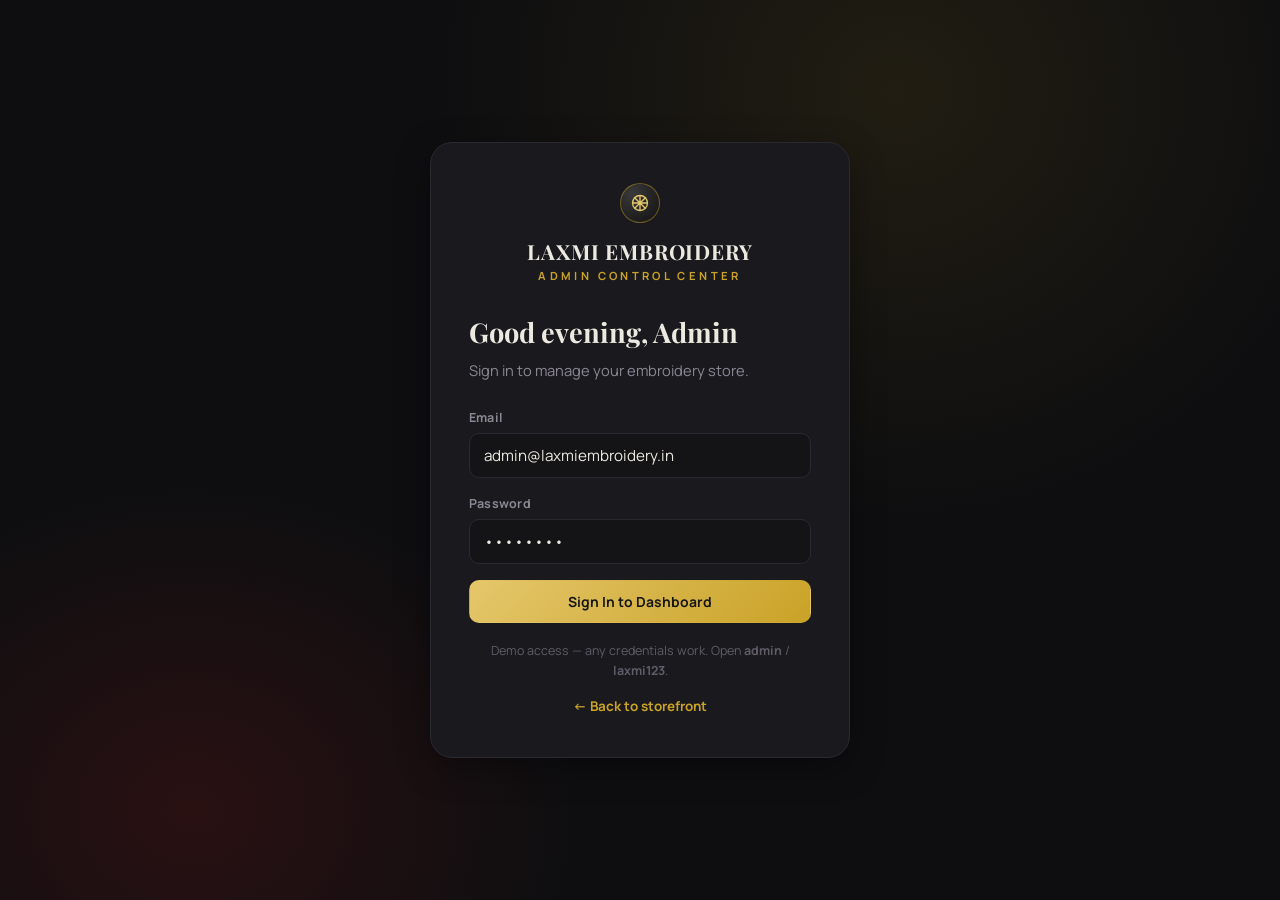
==== admin.html @ 92add5aa "LAXMI EMBROIDERY - Premium Machine Embroidery Marketplace" ====
<!DOCTYPE html>
<html lang="en">
<head>
<meta charset="UTF-8">
<meta name="viewport" content="width=device-width, initial-scale=1.0">
<title>LAXMI EMBROIDERY — Admin Control Center</title>
<meta name="robots" content="noindex">
<link rel="preconnect" href="https://fonts.googleapis.com">
<link rel="preconnect" href="https://fonts.gstatic.com" crossorigin>
<link href="https://fonts.googleapis.com/css2?family=Playfair+Display:ital,wght@0,400;0,600;0,700;1,400&family=Manrope:wght@400;500;600;700;800&display=swap" rel="stylesheet">
<link rel="stylesheet" href="admin.css">
<link rel="icon" href="data:image/svg+xml,%3Csvg xmlns='http://www.w3.org/2000/svg' viewBox='0 0 100 100'%3E%3Ccircle cx='50' cy='50' r='46' fill='%230e0e0f' stroke='%23c9a227' stroke-width='4'/%3E%3Ctext x='50' y='62' font-size='40' text-anchor='middle' fill='%23e5c76b' font-family='Georgia'%3EL%3C/text%3E%3C/svg%3E">
</head>
<body>
  <!-- LOGIN SCREEN -->
  <div id="loginScreen" class="login-screen hidden">
    <div class="login-card">
      <div class="login-logo">
        <span class="lg-brand">
          <svg viewBox="0 0 24 24" fill="none" stroke="#e5c76b" stroke-width="1.6"><circle cx="12" cy="12" r="9"/><path d="M12 3v18M3 12h18M5 5l14 14M19 5L5 19"/></svg>
        </span>
        <b>LAXMI EMBROIDERY</b><small>Admin Control Center</small>
      </div>
      <h1>Good evening, Admin</h1>
      <p class="log-sub">Sign in to manage your embroidery store.</p>
      <form id="loginForm">
        <div class="field"><label>Email</label><input type="email" value="admin@laxmiembroidery.in" required></div>
        <div class="field"><label>Password</label><input type="password" value="laxmi123" required></div>
        <button class="btn btn-gold btn-block" type="submit">Sign In to Dashboard</button>
      </form>
      <div class="log-note">Demo access — any credentials work. Open <b>admin</b> / <b>laxmi123</b>.</div>
      <a class="log-back" href="index.html">← Back to storefront</a>
    </div>
  </div>

  <!-- SHELL -->
  <div id="shell" class="shell hidden">
    <aside class="sidebar" id="sidebar">
      <div class="side-brand">
        <span class="lg-brand"><svg viewBox="0 0 24 24" fill="none" stroke="#e5c76b" stroke-width="1.6"><circle cx="12" cy="12" r="9"/><path d="M12 3v18M3 12h18M5 5l14 14M19 5L5 19"/></svg></span>
        <div><b>LAXMI EMBROIDERY</b><small>Admin</small></div>
      </div>
      <nav class="side-nav" id="sideNav">
        <a href="#/admin" data-nav="dashboard">Dashboard</a>
        <a href="#/admin/products" data-nav="products">Products</a>
        <a href="#/admin/products/new" data-nav="new">New Product</a>
        <a href="#/admin/orders" data-nav="orders">Orders</a>
        <a href="#/admin/customers" data-nav="customers">Customers</a>
        <a href="#/admin/categories" data-nav="categories">Categories</a>
        <a href="#/admin/collections" data-nav="collections">Collections</a>
        <a href="#/admin/coupons" data-nav="coupons">Coupons</a>
        <a href="#/admin/analytics" data-nav="analytics">Analytics</a>
        <a href="#/admin/media" data-nav="media">Media</a>
        <a href="#/admin/settings" data-nav="settings">Settings</a>
      </nav>
      <div class="side-foot">
        <a class="btn btn-outline btn-sm btn-block" href="../store/index.html" target="_blank" rel="noopener">View Storefront ↗</a>
        <button class="btn btn-ghost btn-sm btn-block" id="logoutBtn">Sign Out</button>
      </div>
    </aside>
    <div class="main">
      <header class="top">
        <button class="burger" id="burger"><span></span><span></span><span></span></button>
        <div>
          <div class="top-h">Good evening, Admin</div>
          <div class="top-s" id="topSubtitle">Here's what's happening with your embroidery store.</div>
        </div>
        <div class="top-right">
          <span class="brand-contact-admin" style="display:flex;align-items:center;gap:10px;margin-right:16px;padding-right:16px;border-right:1px solid var(--line);font-size:.76rem;color:var(--muted);font-weight:600">
            <svg viewBox="0 0 24 24" fill="none" stroke="currentColor" stroke-width="1.8" width="16" height="16" style="color:var(--gold)"><path d="M22 16.92v3a2 2 0 0 1-2.18 2 19.79 19.79 0 0 1-8.63-3.07 19.5 19.5 0 0 1-6-6 19.79 19.79 0 0 1-3.07-8.67A2 2 0 0 1 4.11 2h3a2 2 0 0 1 2 1.72 12.84 12.84 0 0 0 .7 2.81 2 2 0 0 1-.45 2.11L8.09 9.91a16 16 0 0 0 6 6l1.27-1.27a2 2 0 0 1 2.11-.45 12.84 12.84 0 0 0 2.81.7A2 2 0 0 1 22 16.92z"/></svg>
            <span style="color:var(--gold-hi)">+91 98654 14464</span>
          </span>
          <span class="live-pill"><i></i> LIVE</span>
          <div class="avatar">A</div>
        </div>
      </header>
      <main id="app" class="content"></main>
    </div>
  </div>

  <div class="toast-wrap" id="toastWrap"></div>
  <div class="modal-back" id="modalBack"><div class="modal" id="modalBox"></div></div>

  <script src="qrcode.js"></script>
<script src="artwork.js"></script>
<script src="admin.js"></script>
</body>
</html>
---- admin.css ----
/* =====================================================================
   LAXMI EMBROIDERY — ADMIN CONTROL CENTER
   Dark premium SaaS interface
   ===================================================================== */
:root {
  --bg: #0e0e10;
  --bg-2: #141417;
  --panel: #1a1a1e;
  --panel-2: #1f1f24;
  --line: #292930;
  --line-soft: #232329;
  --text: #ece9e0;
  --muted: #8b8795;
  --dim: #5f5b68;
  --gold: #c9a227;
  --gold-hi: #e5c76b;
  --gold-soft: rgba(201, 162, 39, .1);
  --maroon: #a32727;
  --green: #3f8c6a;
  --blue: #5a6eb4;
  --red: #c25454;
  --serif: 'Playfair Display', Georgia, serif;
  --sans: 'Manrope', Inter, 'Segoe UI', sans-serif;
  --shadow: 0 10px 34px rgba(0, 0, 0, .35);
  --ease: cubic-bezier(.22, .61, .36, 1);
}
* { box-sizing: border-box; margin: 0; padding: 0; }
html, body { height: 100%; }
body { font-family: var(--sans); background: var(--bg); color: var(--text); line-height: 1.55; -webkit-font-smoothing: antialiased; }
a { color: inherit; text-decoration: none; }
button { font-family: inherit; cursor: pointer; border: none; background: none; color: inherit; }
input, select, textarea { font-family: inherit; font-size: .95rem; color: var(--text); }
svg { display: block; }
::-webkit-scrollbar { width: 10px; height: 10px; }
::-webkit-scrollbar-thumb { background: #2c2c33; border-radius: 8px; }
::-webkit-scrollbar-track { background: transparent; }
::selection { background: var(--gold); color: #111; }

/* ---------- Login ---------- */
.login-screen { position: fixed; inset: 0; display: grid; place-items: center; padding: 20px;
  background: radial-gradient(60% 80% at 70% 10%, rgba(201,162,39,.1), transparent 60%), radial-gradient(50% 60% at 15% 90%, rgba(139,26,26,.22), transparent 60%), var(--bg);
  z-index: 40;
}
.login-card { width: min(420px, 100%); background: var(--panel); border: 1px solid var(--line); border-radius: 22px; padding: 40px 38px; box-shadow: var(--shadow); }
.login-logo { display: flex; flex-direction: column; align-items: center; margin-bottom: 26px; text-align: center; }
.login-logo b { font-family: var(--serif); font-size: 1.3rem; letter-spacing: .04em; margin-top: 12px; }
.login-logo small { color: var(--gold); font-size: .7rem; letter-spacing: .3em; text-transform: uppercase; font-weight: 700; }
.login-card h1 { font-family: var(--serif); font-size: 1.7rem; margin-bottom: 6px; }
.log-sub { color: var(--muted); font-size: .92rem; margin-bottom: 26px; }
.log-note { text-align: center; font-size: .78rem; color: var(--dim); margin-top: 18px; }
.log-back { display: block; text-align: center; margin-top: 16px; color: var(--gold); font-size: .84rem; font-weight: 700; }
.log-back:hover { color: var(--gold-hi); }

/* ---------- Shell ---------- */
.shell { display: grid; grid-template-columns: 248px 1fr; min-height: 100vh; }
.sidebar { background: var(--bg-2); border-right: 1px solid var(--line); display: flex; flex-direction: column; position: fixed; inset: 0 auto 0 0; width: 248px; z-index: 20; }
.side-brand { display: flex; align-items: center; gap: 12px; padding: 22px 20px; border-bottom: 1px solid var(--line); }
.lg-brand { width: 40px; height: 40px; border-radius: 50%; flex: none; background: radial-gradient(circle at 30% 25%, #3a3a3a, #101012); display: grid; place-items: center; border: 1px solid rgba(201,162,39,.45); }
.lg-brand svg { width: 20px; height: 20px; }
.side-brand b { font-family: var(--serif); font-size: 1rem; line-height: 1.1; display: block; }
.side-brand small { color: var(--gold); letter-spacing: .24em; font-size: .6rem; text-transform: uppercase; font-weight: 800; }
.side-nav { flex: 1; overflow-y: auto; padding: 14px 12px; display: grid; gap: 3px; align-content: start; }
.side-nav a { display: flex; align-items: center; gap: 12px; padding: 11px 14px; border-radius: 10px; font-size: .9rem; font-weight: 600; color: var(--muted); transition: all .22s var(--ease); position: relative; }
.side-nav a::before { content: ""; position: absolute; left: -12px; top: 20%; bottom: 20%; width: 3px; border-radius: 4px; background: var(--gold); transform: scaleY(0); transition: transform .25s var(--ease); }
.side-nav a:hover { background: var(--panel-2); color: var(--text); }
.side-nav a.active { background: var(--gold-soft); color: var(--gold-hi); }
.side-nav a.active::before { transform: scaleY(1); }
.side-nav svg { width: 18px; height: 18px; flex: none; }
.side-foot { padding: 14px 12px; border-top: 1px solid var(--line); display: grid; gap: 8px; }

.main { grid-column: 2; min-width: 0; }
.top { display: flex; align-items: center; gap: 16px; padding: 18px 30px; border-bottom: 1px solid var(--line); background: rgba(14,14,16,.8); backdrop-filter: blur(12px); position: sticky; top: 0; z-index: 15; }
.top-h { font-family: var(--serif); font-size: 1.15rem; font-weight: 600; }
.top-s { font-size: .8rem; color: var(--muted); }
.top-right { margin-left: auto; display: flex; align-items: center; gap: 14px; }
.live-pill { display: inline-flex; align-items: center; gap: 7px; font-size: .72rem; font-weight: 800; letter-spacing: .1em; color: var(--green); border: 1px solid rgba(63,140,106,.4); border-radius: 999px; padding: 5px 12px; }
.live-pill i { width: 7px; height: 7px; border-radius: 50%; background: var(--green); animation: pulse 1.6s infinite; }
@keyframes pulse { 0%,100%{ opacity: 1; } 50%{ opacity: .3; } }
.avatar { width: 38px; height: 38px; border-radius: 50%; background: linear-gradient(135deg, #3a3a3a, #18181b); border: 1px solid rgba(201,162,39,.4); display: grid; place-items: center; font-family: var(--serif); font-weight: 700; color: var(--gold-hi); }
.burger { display: none; flex-direction: column; gap: 4px; }
.burger span { width: 20px; height: 2px; background: var(--text); border-radius: 2px; }
.content { padding: 30px; }

/* ---------- Buttons ---------- */
.btn { display: inline-flex; align-items: center; justify-content: center; gap: 9px; padding: 11px 20px; border-radius: 10px; font-weight: 700; font-size: .87rem; transition: all .22s var(--ease); border: 1px solid transparent; white-space: nowrap; }
.btn-gold { background: linear-gradient(135deg, var(--gold-hi), var(--gold)); color: #171717; }
.btn-gold:hover { transform: translateY(-1px); box-shadow: 0 8px 26px rgba(201,162,39,.3); }
.btn-dark { background: #ffffff10; border-color: var(--line); }
.btn-dark:hover { background: #ffffff18; }
.btn-outline { border-color: var(--gold); color: var(--gold-hi); background: transparent; }
.btn-outline:hover { background: var(--gold-soft); }
.btn-danger { background: rgba(194,84,84,.12); color: var(--red); border-color: rgba(194,84,84,.3); }
.btn-danger:hover { background: rgba(194,84,84,.2); }
.btn-sm { padding: 8px 14px; font-size: .78rem; border-radius: 8px; }
.btn-block { width: 100%; }
.btn-ic { padding: 8px; }
.btn svg { width: 15px; height: 15px; }
.toolbar { display: flex; align-items: center; gap: 12px; margin-bottom: 18px; flex-wrap: wrap; }
.toolbar .spacer { flex: 1; }
.search-in { position: relative; }
.search-in input { background: var(--panel); border: 1px solid var(--line); border-radius: 10px; padding: 10px 14px 10px 36px; width: 240px; outline: none; }
.search-in input:focus { border-color: var(--gold); }
.search-in svg { position: absolute; left: 11px; top: 50%; transform: translateY(-50%); width: 16px; height: 16px; color: var(--dim); }

/* ---------- Cards & stats ---------- */
.card { background: var(--panel); border: 1px solid var(--line); border-radius: 16px; padding: 22px; }
.card h3 { font-size: 1rem; margin-bottom: 16px; display: flex; align-items: center; justify-content: space-between; }
.card h3 .chip { font-size: .68rem; }
.stats-grid { display: grid; grid-template-columns: repeat(4, 1fr); gap: 16px; margin-bottom: 20px; }
.stat { background: var(--panel); border: 1px solid var(--line); border-radius: 16px; padding: 20px; position: relative; overflow: hidden; }
.stat::after { content: ""; position: absolute; right: -30px; top: -30px; width: 110px; height: 110px; border-radius: 50%; background: radial-gradient(circle, var(--gold-soft), transparent 70%); }
.stat .lbl { font-size: .76rem; color: var(--muted); letter-spacing: .08em; text-transform: uppercase; }
.stat .val { font-family: var(--serif); font-size: 1.7rem; font-weight: 700; margin: 6px 0 8px; }
.stat .delta { font-size: .78rem; font-weight: 700; display: inline-flex; align-items: center; gap: 5px; padding: 3px 9px; border-radius: 999px; }
.stat .delta.up { color: var(--green); background: rgba(63,140,106,.12); }
.stat .delta.dn { color: var(--red); background: rgba(194,84,84,.12); }
.stat .spark { position: absolute; right: 16px; bottom: 16px; opacity: .8; }

/* ---------- Charts ---------- */
.charts-grid { display: grid; grid-template-columns: 1.7fr 1fr; gap: 18px; margin-bottom: 20px; }
.chart-box { position: relative; height: 260px; }
.canvas-lg { width: 100%; height: 100%; }
.legend { display: flex; flex-wrap: wrap; gap: 14px; font-size: .76rem; color: var(--muted); }
.legend span { display: inline-flex; align-items: center; gap: 6px; }
.legend i { width: 9px; height: 9px; border-radius: 3px; display: inline-block; }
.range-tabs { display: inline-flex; background: var(--bg-2); border: 1px solid var(--line); border-radius: 9px; padding: 3px; gap: 2px; }
.range-tabs button { padding: 6px 12px; border-radius: 7px; font-size: .76rem; font-weight: 700; color: var(--muted); }
.range-tabs button.active { background: var(--gold-soft); color: var(--gold-hi); }

/* ---------- Tables ---------- */
.table-wrap { background: var(--panel); border: 1px solid var(--line); border-radius: 14px; overflow: hidden; }
table.tbl { width: 100%; border-collapse: collapse; font-size: .86rem; }
table.tbl th { text-align: left; font-size: .7rem; text-transform: uppercase; letter-spacing: .1em; color: var(--dim); font-weight: 700; padding: 13px 16px; border-bottom: 1px solid var(--line); background: var(--bg-2); }
table.tbl td { padding: 13px 16px; border-bottom: 1px solid var(--line-soft); vertical-align: middle; }
table.tbl tr:last-child td { border-bottom: none; }
table.tbl tr:hover td { background: #ffffff06; }
table.tbl td.shrink, table.tbl th.shrink { width: 1%; white-space: nowrap; }
.pill { display: inline-flex; align-items: center; gap: 6px; font-size: .7rem; font-weight: 800; letter-spacing: .05em; text-transform: uppercase; padding: 4px 11px; border-radius: 999px; }
.pill.green,.pill.paid,.pill.completed,.pill.done { background: rgba(63,140,106,.15); color: #5fbf96; }
.pill.gold,.pill.pending { background: rgba(201,162,39,.16); color: var(--gold-hi); }
.pill.red,.pill.failed,.pill.cancelled,.pill.refunded { background: rgba(194,84,84,.14); color: var(--red); }
.pill.blue,.pill.info { background: rgba(90,110,180,.16); color: #9dace0; }
.pill.gray,.pill.disabled { background: #ffffff12; color: var(--muted); }
.mini-thumb { width: 42px; height: 42px; border-radius: 9px; overflow: hidden; background: var(--bg-2); display: grid; place-items: center; flex: none; }
.mini-thumb svg { width: 78%; height: 78%; }

/* ---------- Forms ---------- */
.field { margin-bottom: 16px; }
.field label { display: block; font-size: .78rem; font-weight: 700; margin-bottom: 6px; color: var(--muted); letter-spacing: .02em; }
.field label b { color: var(--red); }
.field input, .field select, .field textarea { width: 100%; background: var(--bg-2); border: 1px solid var(--line); border-radius: 10px; padding: 11px 14px; outline: none; transition: border-color .2s, box-shadow .2s; }
.field input:focus, .field select:focus, .field textarea:focus { border-color: var(--gold); box-shadow: 0 0 0 3px var(--gold-soft); }
.field .hint { font-size: .74rem; color: var(--dim); margin-top: 5px; }
.grid2 { display: grid; grid-template-columns: 1fr 1fr; gap: 0 18px; }
.grid3 { display: grid; grid-template-columns: 1fr 1fr 1fr; gap: 0 16px; }
.grid4 { display: grid; grid-template-columns: repeat(4, 1fr); gap: 0 16px; }

/* ---------- Upload ---------- */
.drop { border: 1.5px dashed #383840; border-radius: 16px; padding: 44px 20px; text-align: center; transition: all .25s var(--ease); cursor: pointer; background: var(--bg-2); }
.drop:hover, .drop.over { border-color: var(--gold); background: var(--gold-soft); }
.drop .ic { width: 54px; height: 54px; margin: 0 auto 14px; border-radius: 50%; background: var(--gold-soft); display: grid; place-items: center; color: var(--gold-hi); }
.drop .ic svg { width: 26px; height: 26px; }
.drop b { font-size: 1.02rem; }
.drop p { color: var(--dim); font-size: .82rem; margin-top: 5px; }
.drop .fmts { display: flex; justify-content: center; gap: 6px; margin-top: 14px; flex-wrap: wrap; }
.drop .fmts i { font-style: normal; font-size: .68rem; font-weight: 800; border: 1px solid var(--line); border-radius: 6px; padding: 3px 7px; color: var(--muted); }

.file-list { display: grid; gap: 10px; margin-top: 16px; }
.file-row { display: flex; align-items: center; gap: 14px; background: var(--bg-2); border: 1px solid var(--line); border-radius: 12px; padding: 12px 14px; }
.file-row .fico { width: 40px; height: 40px; border-radius: 9px; background: var(--gold-soft); color: var(--gold-hi); display: grid; place-items: center; font-weight: 800; font-size: .68rem; flex: none; }
.file-row .fname { font-weight: 700; font-size: .88rem; }
.file-row .fmeta { font-size: .74rem; color: var(--dim); margin-top: 2px; }
.file-row .factions { margin-left: auto; display: flex; gap: 8px; align-items: center; }
.formats-toggle { display: flex; flex-wrap: wrap; gap: 8px; }
.fmt-chip { font-weight: 800; font-size: .76rem; padding: 8px 14px; border-radius: 9px; border: 1px solid var(--line); color: var(--muted); cursor: pointer; transition: all .2s; user-select: none; }
.fmt-chip.on { border-color: var(--gold); color: var(--gold-hi); background: var(--gold-soft); }

/* ---------- Layout helpers ---------- */
.section-t { font-family: var(--serif); font-size: 1.35rem; margin-bottom: 4px; }
.section-s { color: var(--muted); font-size: .88rem; margin-bottom: 20px; }
.stack { display: grid; gap: 18px; }
.grid-main-side { display: grid; grid-template-columns: 1.7fr 1fr; gap: 20px; align-items: start; }
.grid-side-main { display: grid; grid-template-columns: 1fr 1.7fr; gap: 20px; align-items: start; }
.design-box { background: var(--bg-2); border: 1px solid var(--line); border-radius: 14px; padding: 16px; }
.design-box h4 { font-size: .86rem; margin-bottom: 12px; color: var(--muted); text-transform: uppercase; letter-spacing: .12em; }
.preview-stages { display: grid; grid-template-columns: repeat(3, 1fr); gap: 12px; }
.pstage { position: relative; border-radius: 12px; overflow: hidden; border: 1px solid var(--line); background: var(--bg-2); aspect-ratio: 1; display: grid; place-items: center; transition: all .25s; cursor: pointer; }
.pstage svg { width: 84%; height: 84%; }
.pstage .pm { position: absolute; bottom: 6px; left: 6px; font-size: .62rem; font-weight: 800; background: rgba(0,0,0,.6); color: #cfc9ba; padding: 3px 8px; border-radius: 6px; }
.pstage.primary { border-color: var(--gold); box-shadow: 0 0 0 2px var(--gold-soft); }
.pstage.primary .pm { background: var(--gold); color: #171717; }

/* ---------- Toast ---------- */
.toast-wrap { position: fixed; bottom: 24px; right: 24px; z-index: 200; display: grid; gap: 10px; }
.toast { background: var(--panel-2); border: 1px solid rgba(201,162,39,.35); color: var(--text); border-radius: 12px; padding: 13px 18px; display: flex; align-items: center; gap: 11px; box-shadow: var(--shadow); font-size: .88rem; animation: tin .35s var(--ease); max-width: 340px; }
.toast .t-ic { width: 28px; height: 28px; border-radius: 50%; background: var(--gold-soft); color: var(--gold-hi); display: grid; place-items: center; flex: none; }
.toast .t-ic svg { width: 14px; height: 14px; }
.toast.out { animation: tout .3s var(--ease) forwards; }
@keyframes tin { from { opacity: 0; transform: translateY(14px); } }
@keyframes tout { to { opacity: 0; transform: translateY(8px); } }

/* ---------- Modal ---------- */
.modal-back { position: fixed; inset: 0; background: rgba(0,0,0,.6); backdrop-filter: blur(6px); z-index: 150; display: grid; place-items: center; padding: 20px; opacity: 0; pointer-events: none; transition: opacity .3s; }
.modal-back.open { opacity: 1; pointer-events: auto; }
.modal { background: var(--panel); border: 1px solid var(--line); border-radius: 18px; width: min(640px, 100%); max-height: 88vh; overflow: auto; padding: 28px; position: relative; transform: translateY(14px); transition: transform .3s var(--ease); }
.modal-back.open .modal { transform: none; }
.modal .m-title { font-family: var(--serif); font-size: 1.3rem; margin-bottom: 18px; }
.m-close { position: absolute; top: 14px; right: 14px; width: 32px; height: 32px; border-radius: 50%; border: 1px solid var(--line); display: grid; place-items: center; }
.m-close:hover { border-color: var(--red); color: var(--red); }

/* ---------- Empty ---------- */
.empty { text-align: center; padding: 60px 20px; color: var(--muted); }
.empty .art { width: 90px; height: 90px; margin: 0 auto 16px; opacity: .4; display: grid; place-items: center; border: 1px dashed var(--line); border-radius: 50%; }
.empty h3 { color: var(--text); font-family: var(--serif); margin-bottom: 6px; }
.empty p { font-size: .88rem; margin-bottom: 18px; }

/* ---------- Media grid ---------- */
.media-grid { display: grid; grid-template-columns: repeat(auto-fill, minmax(150px, 1fr)); gap: 14px; }
.media-item { position: relative; border-radius: 12px; overflow: hidden; border: 1px solid var(--line); background: var(--bg-2); aspect-ratio: 1; display: grid; place-items: center; }
.media-item svg { width: 80%; height: 80%; transition: transform .3s; }
.media-item:hover svg { transform: scale(1.06); }
.media-item .m-meta { position: absolute; bottom: 0; left: 0; right: 0; background: linear-gradient(transparent, rgba(0,0,0,.8)); padding: 16px 10px 8px; font-size: .7rem; }
.media-item .m-del { position: absolute; top: 8px; right: 8px; width: 26px; height: 26px; border-radius: 50%; background: rgba(0,0,0,.55); display: grid; place-items: center; color: #fff; opacity: 0; transition: opacity .2s; }
.media-item:hover .m-del { opacity: 1; }
.media-item .m-del:hover { background: var(--red); }

/* ---------- Coupons / misc ---------- */

/* ---------- Responsive ---------- */
@media (max-width: 1200px) { .stats-grid { grid-template-columns: repeat(2, 1fr); } }
@media (max-width: 960px) {
  .shell { grid-template-columns: 1fr; }
  .sidebar { transform: translateX(-100%); transition: transform .3s var(--ease); width: 260px; }
  .sidebar.open { transform: none; }
  .main { grid-column: 1; }
  .burger { display: flex; }
  .charts-grid, .grid-main-side, .grid-side-main { grid-template-columns: 1fr; }
  .grid4 { grid-template-columns: repeat(2, 1fr); }
}
@media (max-width: 640px) {
  .content { padding: 16px; }
  .stats-grid { grid-template-columns: 1fr 1fr; gap: 12px; }
  .grid2, .grid3 { grid-template-columns: 1fr; }
  .preview-stages { grid-template-columns: 1fr 1fr; }
  .search-in input { width: 160px; }
  .top { padding: 14px 16px; }
  .live-pill { display: none; }
}

/* ---------- Reveal ---------- */
.reveal { opacity: 0; transform: translateY(12px); transition: opacity .5s var(--ease), transform .5s var(--ease); }
.reveal.in { opacity: 1; transform: none; }
.hidden { display: none !important; }
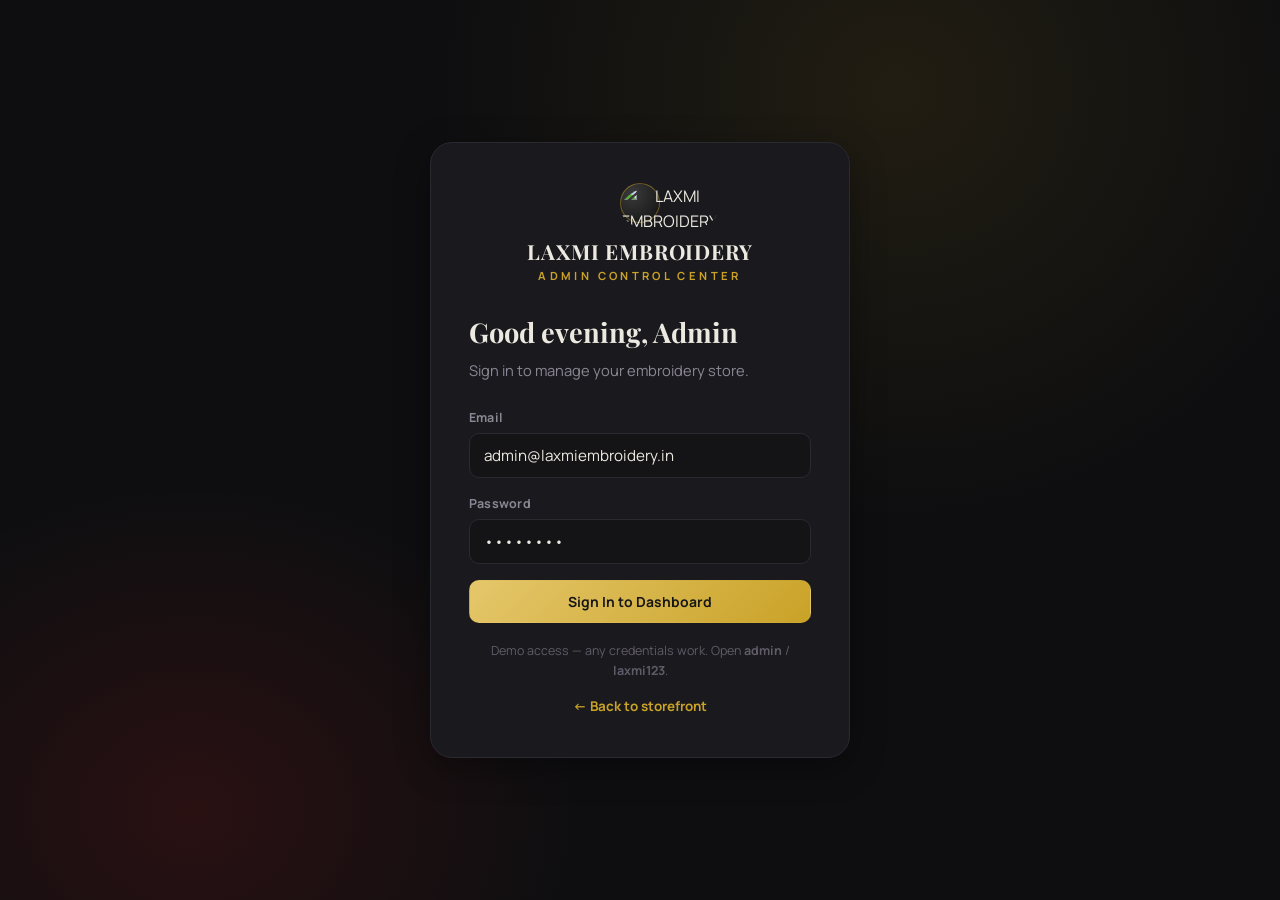
==== commit 5f1dcb94: "Add logo from GitHub repo" ====
--- a/admin.html
+++ b/admin.html
@@ -17,7 +17,7 @@
     <div class="login-card">
       <div class="login-logo">
         <span class="lg-brand">
-          <svg viewBox="0 0 24 24" fill="none" stroke="#e5c76b" stroke-width="1.6"><circle cx="12" cy="12" r="9"/><path d="M12 3v18M3 12h18M5 5l14 14M19 5L5 19"/></svg>
+          <img src="https://raw.githubusercontent.com/jeevashakthi123/laxmi-embroidery-marketplace/main/1000325448.jpg" alt="LAXMI EMBROIDERY" style="width:100%;height:100%;object-fit:cover;border-radius:50%">
         </span>
         <b>LAXMI EMBROIDERY</b><small>Admin Control Center</small>
       </div>
@@ -37,7 +37,7 @@
   <div id="shell" class="shell hidden">
     <aside class="sidebar" id="sidebar">
       <div class="side-brand">
-        <span class="lg-brand"><svg viewBox="0 0 24 24" fill="none" stroke="#e5c76b" stroke-width="1.6"><circle cx="12" cy="12" r="9"/><path d="M12 3v18M3 12h18M5 5l14 14M19 5L5 19"/></svg></span>
+        <span class="lg-brand"><img src="https://raw.githubusercontent.com/jeevashakthi123/laxmi-embroidery-marketplace/main/1000325448.jpg" alt="LAXMI EMBROIDERY" style="width:100%;height:100%;object-fit:cover;border-radius:50%"></span>
         <div><b>LAXMI EMBROIDERY</b><small>Admin</small></div>
       </div>
       <nav class="side-nav" id="sideNav">
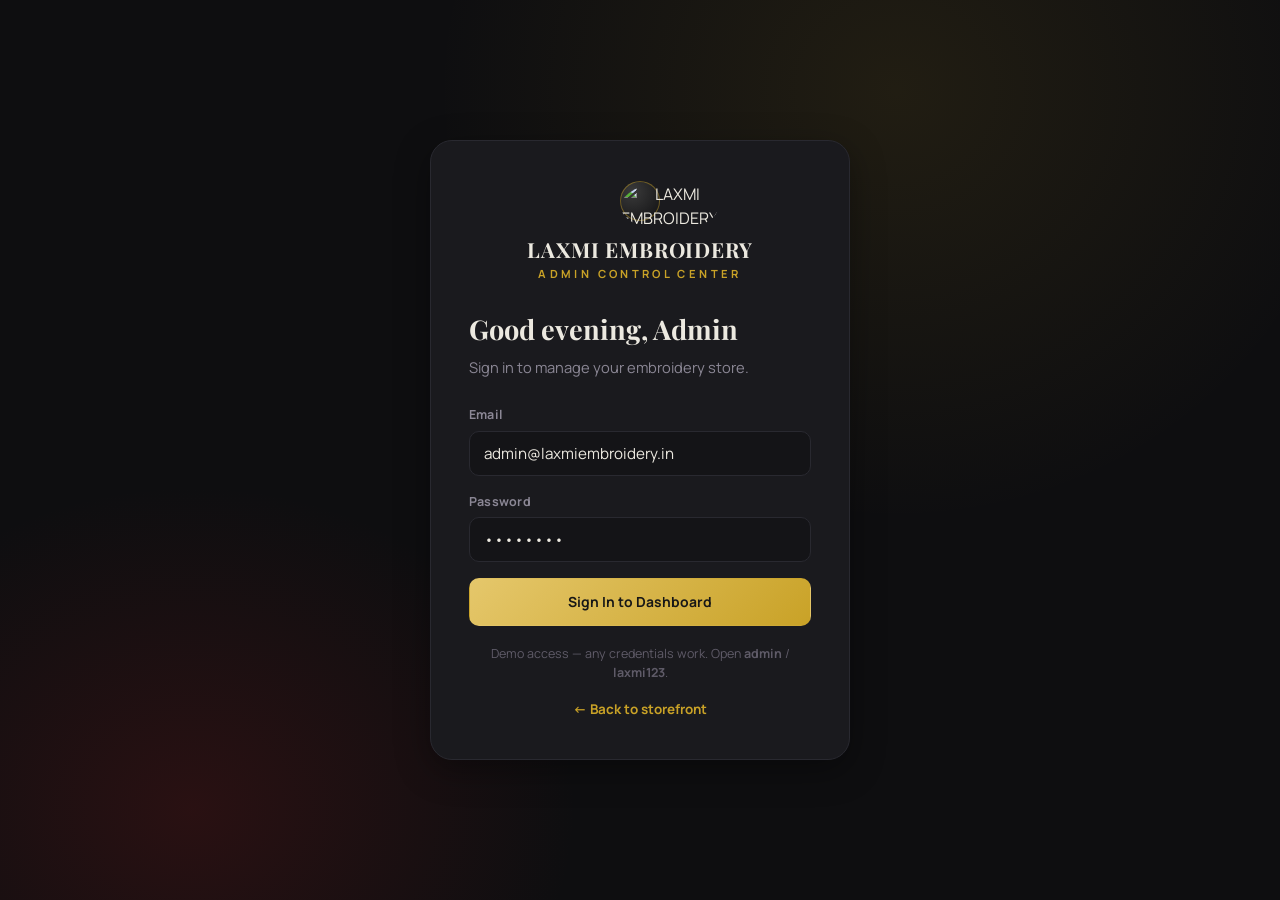
==== commit 7fbc2c93: "Add cache-busting and no-cache headers for mobile" ====
--- a/admin.html
+++ b/admin.html
@@ -2,13 +2,16 @@
 <html lang="en">
 <head>
 <meta charset="UTF-8">
-<meta name="viewport" content="width=device-width, initial-scale=1.0">
+<meta name="viewport" content="width=device-width, initial-scale=1.0, maximum-scale=5.0, user-scalable=yes">
+  <meta http-equiv="Cache-Control" content="no-cache, no-store, must-revalidate">
+  <meta http-equiv="Pragma" content="no-cache">
+  <meta http-equiv="Expires" content="0">
 <title>LAXMI EMBROIDERY — Admin Control Center</title>
 <meta name="robots" content="noindex">
 <link rel="preconnect" href="https://fonts.googleapis.com">
 <link rel="preconnect" href="https://fonts.gstatic.com" crossorigin>
 <link href="https://fonts.googleapis.com/css2?family=Playfair+Display:ital,wght@0,400;0,600;0,700;1,400&family=Manrope:wght@400;500;600;700;800&display=swap" rel="stylesheet">
-<link rel="stylesheet" href="admin.css">
+<link rel="stylesheet" href="admin.css?v=20250120">
 <link rel="icon" href="data:image/svg+xml,%3Csvg xmlns='http://www.w3.org/2000/svg' viewBox='0 0 100 100'%3E%3Ccircle cx='50' cy='50' r='46' fill='%230e0e0f' stroke='%23c9a227' stroke-width='4'/%3E%3Ctext x='50' y='62' font-size='40' text-anchor='middle' fill='%23e5c76b' font-family='Georgia'%3EL%3C/text%3E%3C/svg%3E">
 </head>
 <body>
@@ -81,8 +84,8 @@
   <div class="toast-wrap" id="toastWrap"></div>
   <div class="modal-back" id="modalBack"><div class="modal" id="modalBox"></div></div>
 
-  <script src="qrcode.js"></script>
-<script src="artwork.js"></script>
-<script src="admin.js"></script>
+  <script src="qrcode.js?v=20250120"></script>
+  <script src="artwork.js?v=20250120"></script>
+  <script src="admin.js?v=20250120"></script>
 </body>
 </html>
--- a/admin.css
+++ b/admin.css
@@ -82,7 +82,7 @@
 .content { padding: 30px; }
 
 /* ---------- Buttons ---------- */
-.btn { display: inline-flex; align-items: center; justify-content: center; gap: 9px; padding: 11px 20px; border-radius: 10px; font-weight: 700; font-size: .87rem; transition: all .22s var(--ease); border: 1px solid transparent; white-space: nowrap; }
+.btn { display: inline-flex; align-items: center; justify-content: center; gap: 9px; padding: 11px 20px; border-radius: 10px; font-weight: 700; font-size: .87rem; transition: all .22s var(--ease); border: 1px solid transparent; white-space: nowrap; min-height: 48px; min-width: 48px; touch-action: manipulation; }
 .btn-gold { background: linear-gradient(135deg, var(--gold-hi), var(--gold)); color: #171717; }
 .btn-gold:hover { transform: translateY(-1px); box-shadow: 0 8px 26px rgba(201,162,39,.3); }
 .btn-dark { background: #ffffff10; border-color: var(--line); }
@@ -91,10 +91,16 @@
 .btn-outline:hover { background: var(--gold-soft); }
 .btn-danger { background: rgba(194,84,84,.12); color: var(--red); border-color: rgba(194,84,84,.3); }
 .btn-danger:hover { background: rgba(194,84,84,.2); }
-.btn-sm { padding: 8px 14px; font-size: .78rem; border-radius: 8px; }
+.btn-sm { padding: 8px 14px; font-size: .78rem; border-radius: 8px; min-height: 40px; min-width: 40px; }
 .btn-block { width: 100%; }
-.btn-ic { padding: 8px; }
+.btn-ic { padding: 8px; min-height: 40px; min-width: 40px; }
 .btn svg { width: 15px; height: 15px; }
+
+@media (max-width: 640px) {
+  .btn { padding: 14px 24px; font-size: 1rem; min-height: 52px; }
+  .btn-sm { padding: 10px 16px; font-size: .85rem; min-height: 44px; min-width: 44px; }
+  .btn-ic { min-height: 44px; min-width: 44px; }
+}
 .toolbar { display: flex; align-items: center; gap: 12px; margin-bottom: 18px; flex-wrap: wrap; }
 .toolbar .spacer { flex: 1; }
 .search-in { position: relative; }
@@ -128,13 +134,20 @@
 .range-tabs button.active { background: var(--gold-soft); color: var(--gold-hi); }
 
 /* ---------- Tables ---------- */
-.table-wrap { background: var(--panel); border: 1px solid var(--line); border-radius: 14px; overflow: hidden; }
-table.tbl { width: 100%; border-collapse: collapse; font-size: .86rem; }
+.table-wrap { background: var(--panel); border: 1px solid var(--line); border-radius: 14px; overflow-x: auto; }
+table.tbl { width: 100%; border-collapse: collapse; font-size: .86rem; table-layout: fixed; }
 table.tbl th { text-align: left; font-size: .7rem; text-transform: uppercase; letter-spacing: .1em; color: var(--dim); font-weight: 700; padding: 13px 16px; border-bottom: 1px solid var(--line); background: var(--bg-2); }
 table.tbl td { padding: 13px 16px; border-bottom: 1px solid var(--line-soft); vertical-align: middle; }
 table.tbl tr:last-child td { border-bottom: none; }
 table.tbl tr:hover td { background: #ffffff06; }
 table.tbl td.shrink, table.tbl th.shrink { width: 1%; white-space: nowrap; }
+table.tbl th:nth-child(1) { width: 30%; }
+table.tbl th:nth-child(2) { width: 15%; }
+table.tbl th:nth-child(3) { width: 12%; }
+table.tbl th:nth-child(4) { width: 12%; }
+table.tbl th:nth-child(5) { width: 10%; }
+table.tbl th:nth-child(6) { width: 10%; }
+table.tbl th:nth-child(7) { width: 11%; }
 .pill { display: inline-flex; align-items: center; gap: 6px; font-size: .7rem; font-weight: 800; letter-spacing: .05em; text-transform: uppercase; padding: 4px 11px; border-radius: 999px; }
 .pill.green,.pill.paid,.pill.completed,.pill.done { background: rgba(63,140,106,.15); color: #5fbf96; }
 .pill.gold,.pill.pending { background: rgba(201,162,39,.16); color: var(--gold-hi); }
